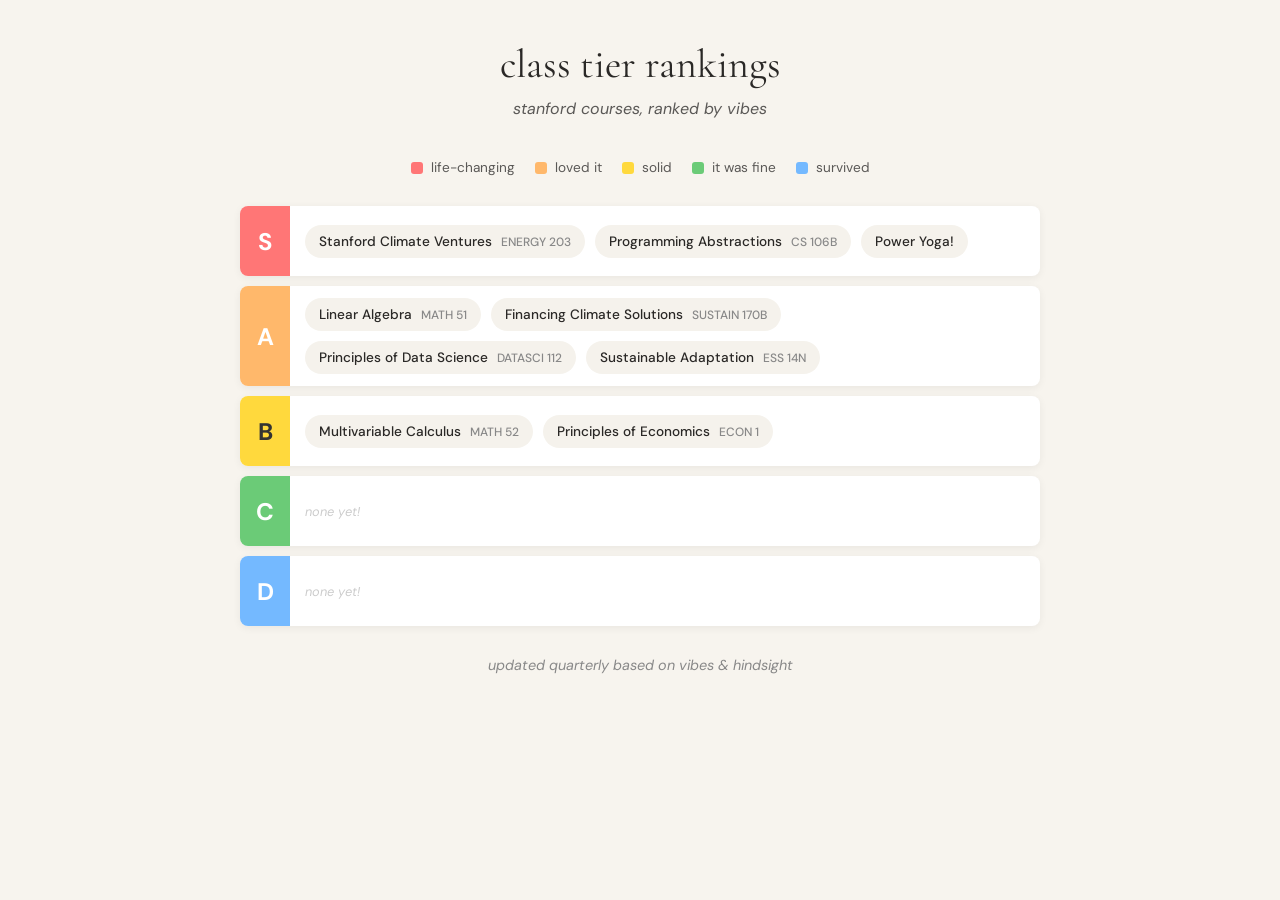
==== class-rankings.html @ c6e7084c "init" ====
<!DOCTYPE html>
<html lang="en">
<head>
    <meta charset="UTF-8">
    <meta name="viewport" content="width=device-width, initial-scale=1.0">
    <title>Class Tier Rankings</title>
    <link href="https://fonts.googleapis.com/css2?family=DM+Sans:wght@300;400;500&family=Cormorant+Garamond:ital,wght@0,400;0,500;1,400&display=swap" rel="stylesheet">
    <style>
        * { margin: 0; padding: 0; box-sizing: border-box; }

        body {
            font-family: 'DM Sans', sans-serif;
            background: #f7f4ee;
            color: #2a2826;
            padding: 40px 30px;
            min-height: 100vh;
        }

        h1 {
            font-family: 'Cormorant Garamond', serif;
            font-size: 2.5rem;
            font-weight: 400;
            text-align: center;
            margin-bottom: 10px;
        }

        .subtitle {
            text-align: center;
            color: #5a5856;
            font-style: italic;
            margin-bottom: 40px;
        }

        .tier-list {
            max-width: 800px;
            margin: 0 auto;
        }

        .tier-row {
            display: flex;
            margin-bottom: 10px;
            min-height: 70px;
            background: #fff;
            border-radius: 8px;
            overflow: hidden;
            box-shadow: 0 2px 8px rgba(0,0,0,0.06);
        }

        .tier-label {
            width: 50px;
            display: flex;
            align-items: center;
            justify-content: center;
            font-size: 1.5rem;
            font-weight: 700;
            flex-shrink: 0;
        }

        .tier-label.s { background: #ff7676; color: #fff; }
        .tier-label.a { background: #ffb86b; color: #fff; }
        .tier-label.b { background: #ffd93d; color: #333; }
        .tier-label.c { background: #6bcb77; color: #fff; }
        .tier-label.d { background: #74b9ff; color: #fff; }

        .tier-content {
            flex: 1;
            display: flex;
            flex-wrap: wrap;
            gap: 10px;
            padding: 12px 15px;
            align-items: center;
        }

        .class-item {
            background: #f5f2ec;
            padding: 8px 14px;
            border-radius: 20px;
            font-size: 0.85rem;
            font-weight: 500;
            transition: transform 0.2s ease, box-shadow 0.2s ease;
            cursor: default;
        }

        .class-item:hover {
            transform: translateY(-2px);
            box-shadow: 0 3px 10px rgba(0,0,0,0.1);
        }

        .class-item .code {
            color: #888;
            font-size: 0.75rem;
            margin-left: 5px;
        }

        .legend {
            display: flex;
            justify-content: center;
            gap: 20px;
            margin-bottom: 30px;
            flex-wrap: wrap;
        }

        .legend-item {
            display: flex;
            align-items: center;
            gap: 8px;
            font-size: 0.85rem;
            color: #5a5856;
        }

        .legend-dot {
            width: 12px;
            height: 12px;
            border-radius: 3px;
        }

        .legend-dot.s { background: #ff7676; }
        .legend-dot.a { background: #ffb86b; }
        .legend-dot.b { background: #ffd93d; }
        .legend-dot.c { background: #6bcb77; }
        .legend-dot.d { background: #74b9ff; }

        .note {
            text-align: center;
            margin-top: 30px;
            font-style: italic;
            color: #888;
            font-size: 0.9rem;
        }
    </style>
</head>
<body>
    <h1>class tier rankings</h1>
    <p class="subtitle">stanford courses, ranked by vibes</p>

    <div class="legend">
        <div class="legend-item"><span class="legend-dot s"></span> life-changing</div>
        <div class="legend-item"><span class="legend-dot a"></span> loved it</div>
        <div class="legend-item"><span class="legend-dot b"></span> solid</div>
        <div class="legend-item"><span class="legend-dot c"></span> it was fine</div>
        <div class="legend-item"><span class="legend-dot d"></span> survived</div>
    </div>

    <div class="tier-list" id="tier-list"></div>

    <p class="note">updated quarterly based on vibes & hindsight</p>

    <script>
        // Edit your class rankings here!
        const classRankings = {
            S: [
                { name: "Stanford Climate Ventures", code: "ENERGY 203" },
                { name: "Programming Abstractions", code: "CS 106B" },
                { name: "Power Yoga!", code: "" },
            ],
            A: [
                { name: "Linear Algebra", code: "MATH 51" },
                { name: "Financing Climate Solutions", code: "SUSTAIN 170B" },
                { name: "Principles of Data Science", code: "DATASCI 112" },
                { name: "Sustainable Adaptation", code: "ESS 14N" },
            ],
            B: [
                { name: "Multivariable Calculus", code: "MATH 52" },
                { name: "Principles of Economics", code: "ECON 1" },
            ],
            C: [
                // Add classes here
            ],
            D: [
                // Add classes here
            ],
        };

        const tierList = document.getElementById('tier-list');
        const tiers = ['S', 'A', 'B', 'C', 'D'];

        tiers.forEach(tier => {
            const classes = classRankings[tier] || [];

            const row = document.createElement('div');
            row.className = 'tier-row';

            row.innerHTML = `
                <div class="tier-label ${tier.toLowerCase()}">${tier}</div>
                <div class="tier-content">
                    ${classes.length > 0
                        ? classes.map(c => `
                            <div class="class-item">
                                ${c.name}
                                ${c.code ? `<span class="code">${c.code}</span>` : ''}
                            </div>
                        `).join('')
                        : '<span style="color: #ccc; font-style: italic; font-size: 0.8rem;">none yet!</span>'
                    }
                </div>
            `;

            tierList.appendChild(row);
        });
    </script>
</body>
</html>
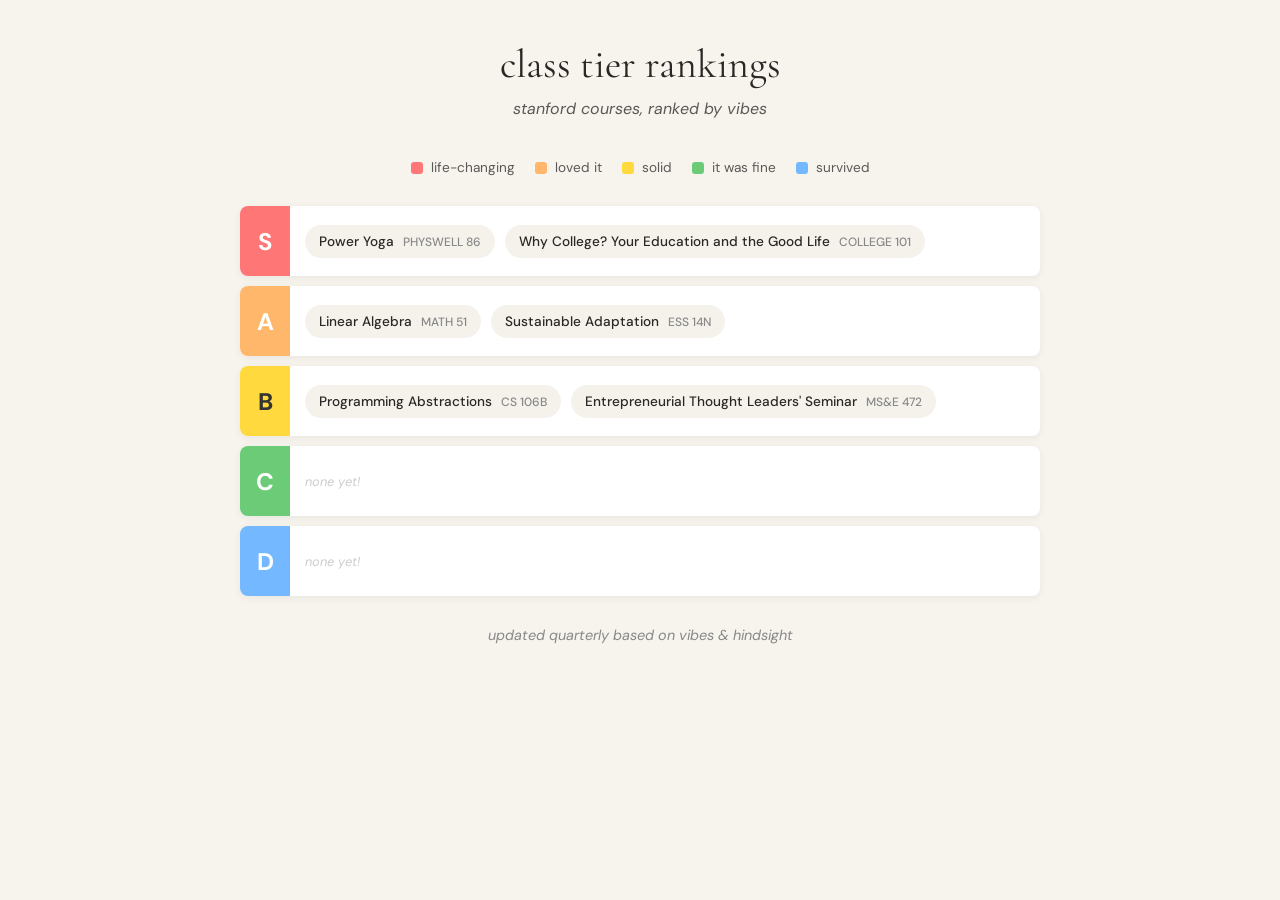
==== commit 5b186025: "Update education, class rankings, step counts, travels, and cards - Education: B.S. MS&E → M.S., min" ====
--- a/class-rankings.html
+++ b/class-rankings.html
@@ -149,19 +149,16 @@
         // Edit your class rankings here!
         const classRankings = {
             S: [
-                { name: "Stanford Climate Ventures", code: "ENERGY 203" },
-                { name: "Programming Abstractions", code: "CS 106B" },
-                { name: "Power Yoga!", code: "" },
+                { name: "Power Yoga", code: "PHYSWELL 86" },
+                { name: "Why College? Your Education and the Good Life", code: "COLLEGE 101" },
             ],
             A: [
                 { name: "Linear Algebra", code: "MATH 51" },
-                { name: "Financing Climate Solutions", code: "SUSTAIN 170B" },
-                { name: "Principles of Data Science", code: "DATASCI 112" },
                 { name: "Sustainable Adaptation", code: "ESS 14N" },
             ],
             B: [
-                { name: "Multivariable Calculus", code: "MATH 52" },
-                { name: "Principles of Economics", code: "ECON 1" },
+                { name: "Programming Abstractions", code: "CS 106B" },
+                { name: "Entrepreneurial Thought Leaders' Seminar", code: "MS&E 472" },
             ],
             C: [
                 // Add classes here
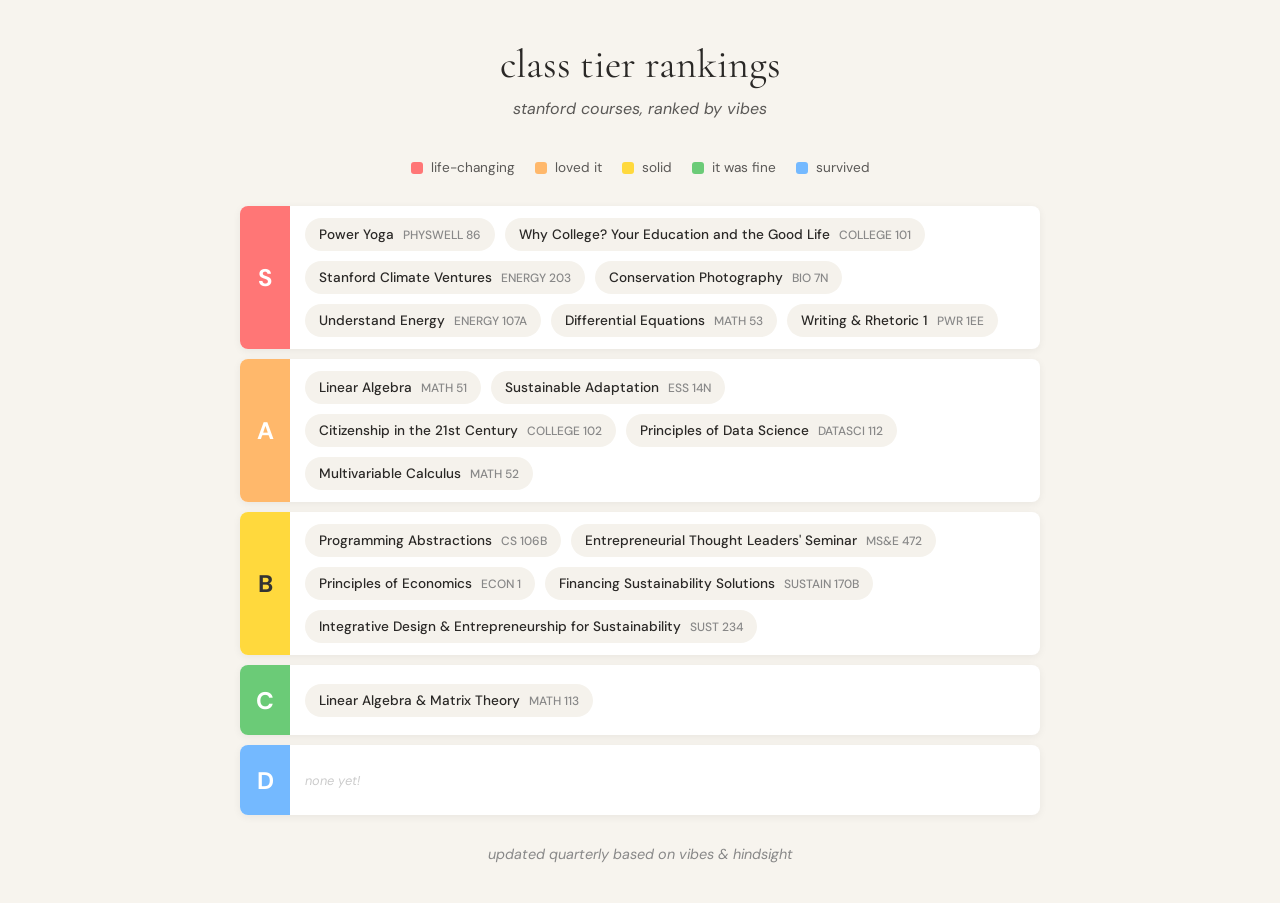
==== commit 1e52600a: "Update class rankings, GPA, and coursework from full-year transcript - Class rankings: added Winter " ====
--- a/class-rankings.html
+++ b/class-rankings.html
@@ -151,17 +151,28 @@
             S: [
                 { name: "Power Yoga", code: "PHYSWELL 86" },
                 { name: "Why College? Your Education and the Good Life", code: "COLLEGE 101" },
+                { name: "Stanford Climate Ventures", code: "ENERGY 203" },
+                { name: "Conservation Photography", code: "BIO 7N" },
+                { name: "Understand Energy", code: "ENERGY 107A" },
+                { name: "Differential Equations", code: "MATH 53" },
+                { name: "Writing & Rhetoric 1", code: "PWR 1EE" },
             ],
             A: [
                 { name: "Linear Algebra", code: "MATH 51" },
                 { name: "Sustainable Adaptation", code: "ESS 14N" },
+                { name: "Citizenship in the 21st Century", code: "COLLEGE 102" },
+                { name: "Principles of Data Science", code: "DATASCI 112" },
+                { name: "Multivariable Calculus", code: "MATH 52" },
             ],
             B: [
                 { name: "Programming Abstractions", code: "CS 106B" },
                 { name: "Entrepreneurial Thought Leaders' Seminar", code: "MS&E 472" },
+                { name: "Principles of Economics", code: "ECON 1" },
+                { name: "Financing Sustainability Solutions", code: "SUSTAIN 170B" },
+                { name: "Integrative Design & Entrepreneurship for Sustainability", code: "SUST 234" },
             ],
             C: [
-                // Add classes here
+                { name: "Linear Algebra & Matrix Theory", code: "MATH 113" },
             ],
             D: [
                 // Add classes here
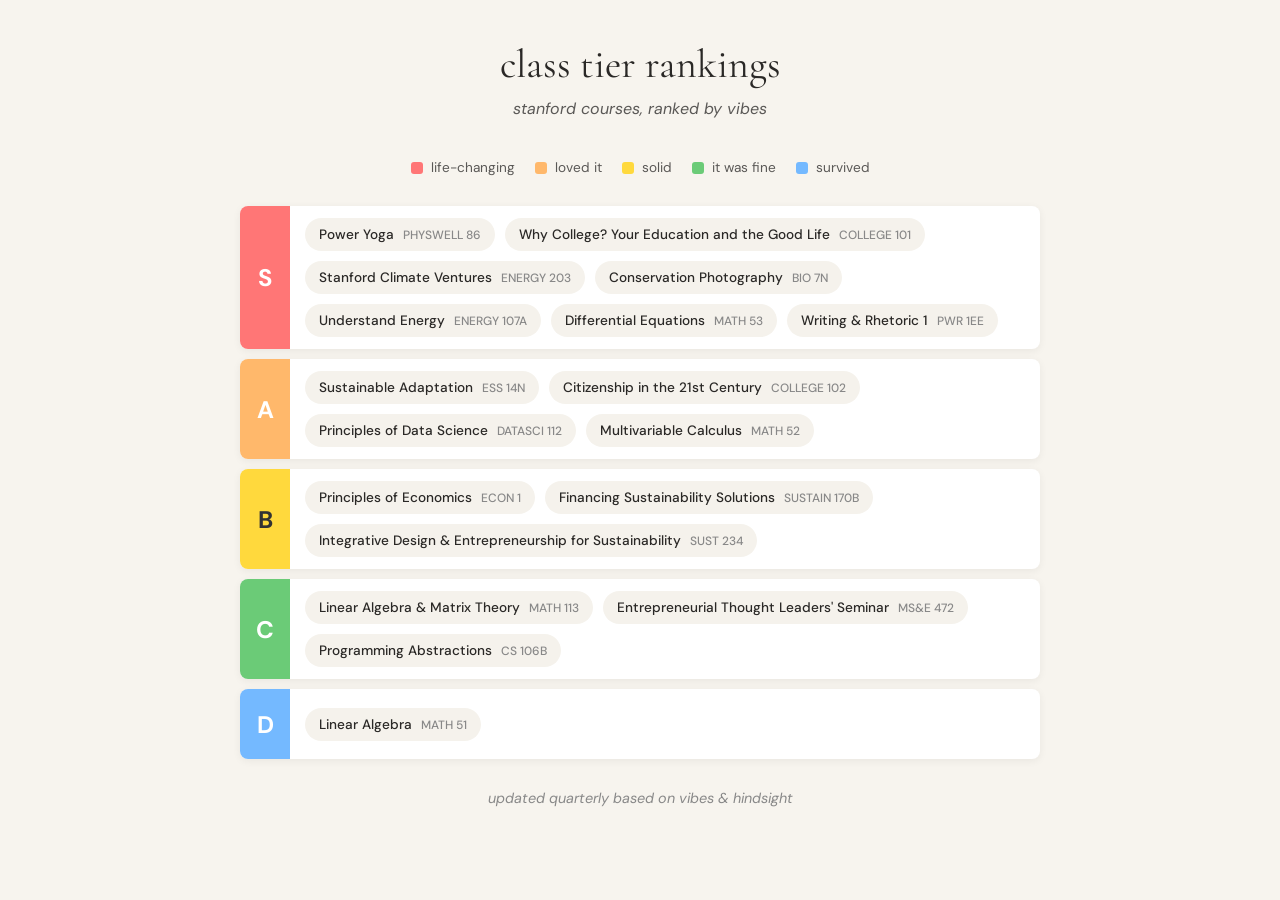
==== commit c84f6a40: "Adjust class tier rankings Co-Authored-By: Claude Opus 4.8 <noreply@anthropic.com>" ====
--- a/class-rankings.html
+++ b/class-rankings.html
@@ -158,24 +158,23 @@
                 { name: "Writing & Rhetoric 1", code: "PWR 1EE" },
             ],
             A: [
-                { name: "Linear Algebra", code: "MATH 51" },
                 { name: "Sustainable Adaptation", code: "ESS 14N" },
                 { name: "Citizenship in the 21st Century", code: "COLLEGE 102" },
                 { name: "Principles of Data Science", code: "DATASCI 112" },
                 { name: "Multivariable Calculus", code: "MATH 52" },
             ],
             B: [
-                { name: "Programming Abstractions", code: "CS 106B" },
-                { name: "Entrepreneurial Thought Leaders' Seminar", code: "MS&E 472" },
                 { name: "Principles of Economics", code: "ECON 1" },
                 { name: "Financing Sustainability Solutions", code: "SUSTAIN 170B" },
                 { name: "Integrative Design & Entrepreneurship for Sustainability", code: "SUST 234" },
             ],
             C: [
                 { name: "Linear Algebra & Matrix Theory", code: "MATH 113" },
+                { name: "Entrepreneurial Thought Leaders' Seminar", code: "MS&E 472" },
+                { name: "Programming Abstractions", code: "CS 106B" },
             ],
             D: [
-                // Add classes here
+                { name: "Linear Algebra", code: "MATH 51" },
             ],
         };
 
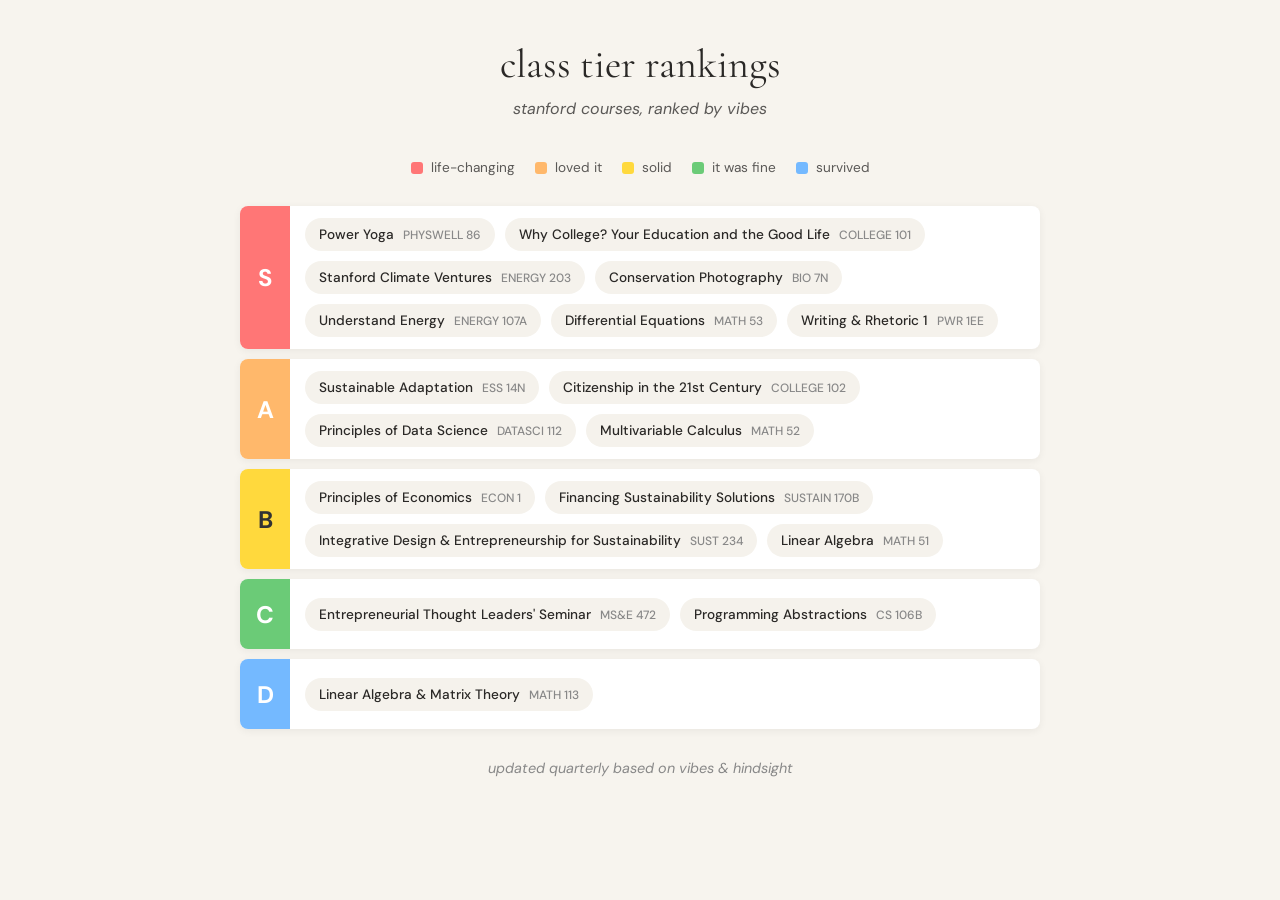
==== commit 3c9eb672: "Fix MATH 51 (B) and MATH 113 (D) tier swap Co-Authored-By: Claude Opus 4.8 <noreply@anthropic.com>" ====
--- a/class-rankings.html
+++ b/class-rankings.html
@@ -167,14 +167,14 @@
                 { name: "Principles of Economics", code: "ECON 1" },
                 { name: "Financing Sustainability Solutions", code: "SUSTAIN 170B" },
                 { name: "Integrative Design & Entrepreneurship for Sustainability", code: "SUST 234" },
+                { name: "Linear Algebra", code: "MATH 51" },
             ],
             C: [
-                { name: "Linear Algebra & Matrix Theory", code: "MATH 113" },
                 { name: "Entrepreneurial Thought Leaders' Seminar", code: "MS&E 472" },
                 { name: "Programming Abstractions", code: "CS 106B" },
             ],
             D: [
-                { name: "Linear Algebra", code: "MATH 51" },
+                { name: "Linear Algebra & Matrix Theory", code: "MATH 113" },
             ],
         };
 
